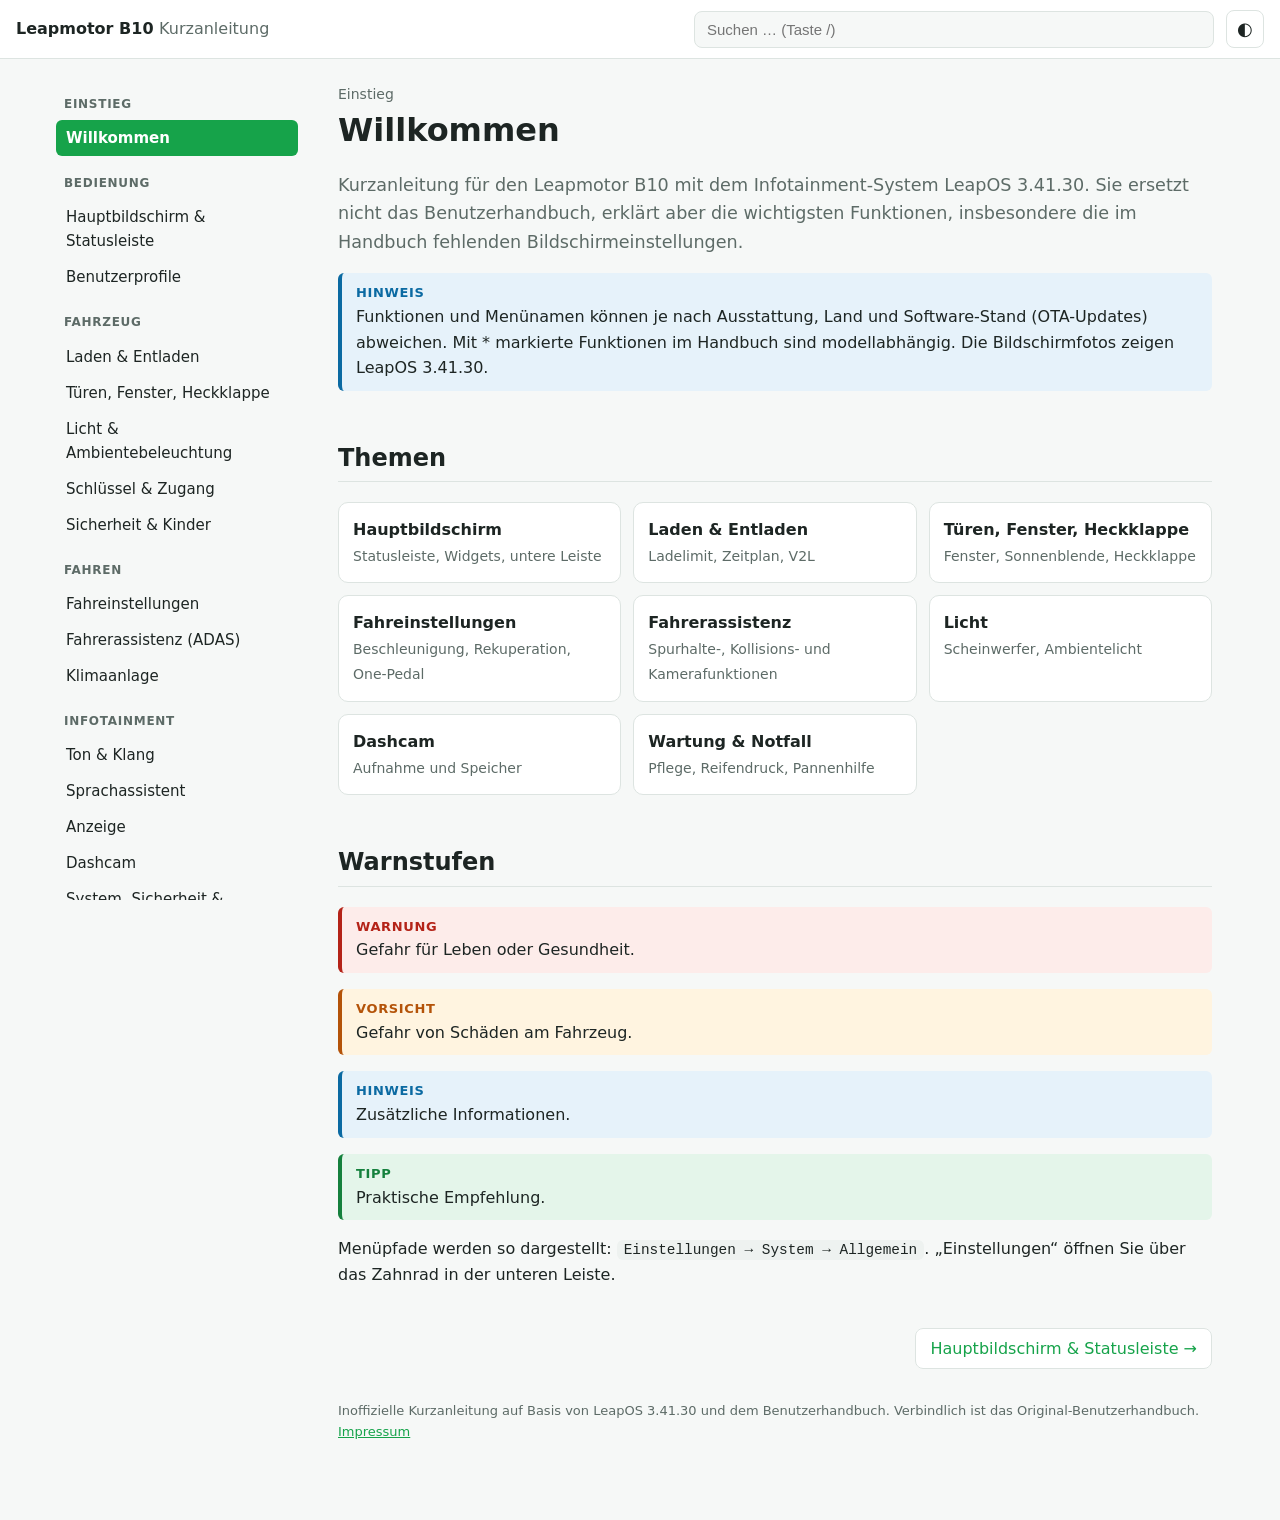
==== manual_b10/index.html @ b39b1d1e "all new short manual b10" ====
<!DOCTYPE html>
<html lang="de">
<head>
  <meta charset="utf-8">
  <meta name="viewport" content="width=device-width, initial-scale=1">
  <title>Leapmotor B10 – Kurzanleitung (Wiki)</title>
  <link rel="stylesheet" href="assets/style.css">
</head>
<body>
  <header class="topbar">
    <button id="menu-toggle" class="icon-btn" aria-label="Menü öffnen" aria-expanded="false">☰</button>
    <a class="brand" href="#/start">Leapmotor B10 <span>Kurzanleitung</span></a>
    <div class="search">
      <input id="search" type="search" placeholder="Suchen … (Taste /)" autocomplete="off" aria-label="Suche">
      <ul id="results" class="results" hidden></ul>
    </div>
    <button id="theme-toggle" class="icon-btn" aria-label="Hell/Dunkel umschalten">◐</button>
  </header>
  <div class="layout">
    <nav id="nav" class="nav" aria-label="Menü"></nav>
    <main id="content" class="content" tabindex="-1"></main>
  </div>
  <script src="assets/content/core.js"></script>
  <script src="assets/content/articles/start.js"></script>
  <script src="assets/content/articles/bildschirm.js"></script>
  <script src="assets/content/articles/profile.js"></script>
  <script src="assets/content/articles/laden.js"></script>
  <script src="assets/content/articles/tueren.js"></script>
  <script src="assets/content/articles/licht.js"></script>
  <script src="assets/content/articles/schluessel.js"></script>
  <script src="assets/content/articles/sicherheit.js"></script>
  <script src="assets/content/articles/fahren.js"></script>
  <script src="assets/content/articles/adas.js"></script>
  <script src="assets/content/articles/klima.js"></script>
  <script src="assets/content/articles/ton.js"></script>
  <script src="assets/content/articles/assistent.js"></script>
  <script src="assets/content/articles/anzeige.js"></script>
  <script src="assets/content/articles/dashcam.js"></script>
  <script src="assets/content/articles/system.js"></script>
  <script src="assets/content/articles/wartung.js"></script>
  <script src="assets/content/articles/daten.js"></script>
  <script src="assets/content/articles/impressum.js"></script>
  <script src="assets/content/menu.js"></script>
  <script src="assets/app.js"></script>
</body>
</html>
---- manual_b10/assets/style.css ----
:root {
  --bg: #f6f8f7; --panel: #fff; --text: #1d2523; --muted: #5d6b67; --line: #dde4e1;
  --accent: #16a34a; --accent-soft: #e4f5ea; --code: #eef2f0;
  --warn: #b42318; --warn-bg: #fdecea; --caution: #b45309; --caution-bg: #fff4e0;
  --info: #0b6aa2; --info-bg: #e6f2fa; --tip: #15803d; --tip-bg: #e4f5ea;
}
:root[data-theme="dark"] {
  --bg: #121715; --panel: #1b2220; --text: #e6ecea; --muted: #9aa9a4; --line: #2b3633;
  --accent: #4ade80; --accent-soft: #1d3a2a; --code: #26302d;
  --warn: #ff8a80; --warn-bg: #3a1e1c; --caution: #fbbf5a; --caution-bg: #38290f;
  --info: #7cc4ee; --info-bg: #14293a; --tip: #86efac; --tip-bg: #1d3a2a;
}
* { box-sizing: border-box; }
html { scroll-padding-top: 70px; }
body { margin: 0; background: var(--bg); color: var(--text); font: 16px/1.6 system-ui, -apple-system, "Segoe UI", Roboto, sans-serif; }
a { color: var(--accent); }
.topbar { position: sticky; top: 0; z-index: 20; display: flex; align-items: center; gap: 12px; padding: 10px 16px; background: var(--panel); border-bottom: 1px solid var(--line); }
.brand { font-weight: 700; color: var(--text); text-decoration: none; white-space: nowrap; }
.brand span { color: var(--muted); font-weight: 400; }
.icon-btn { background: none; border: 1px solid var(--line); color: var(--text); border-radius: 8px; width: 38px; height: 38px; font-size: 18px; cursor: pointer; }
#menu-toggle { display: none; }
.search { position: relative; flex: 1; max-width: 520px; margin-left: auto; }
.search input { width: 100%; padding: 9px 12px; border: 1px solid var(--line); border-radius: 8px; background: var(--bg); color: var(--text); font-size: 15px; }
.results { position: absolute; left: 0; right: 0; top: 44px; margin: 0; padding: 4px; list-style: none; background: var(--panel); border: 1px solid var(--line); border-radius: 10px; box-shadow: 0 8px 24px rgba(0,0,0,.18); max-height: 70vh; overflow: auto; }
.results a { display: block; padding: 8px 10px; border-radius: 6px; color: var(--text); text-decoration: none; }
.results li.active a, .results a:hover { background: var(--accent-soft); }
.results strong { display: block; }
.results small { color: var(--muted); }
.results .none { padding: 10px; color: var(--muted); }
mark { background: #fde68a; color: #000; border-radius: 3px; padding: 0 1px; }
.layout { display: flex; align-items: flex-start; max-width: 1200px; margin: 0 auto; }
.nav { position: sticky; top: 61px; width: 270px; flex: none; max-height: calc(100vh - 61px); overflow: auto; padding: 16px 12px 32px 16px; }
.nav h3 { margin: 18px 8px 6px; font-size: 12px; letter-spacing: .06em; text-transform: uppercase; color: var(--muted); }
.nav a { display: block; padding: 6px 10px; border-radius: 6px; color: var(--text); text-decoration: none; font-size: 15px; }
.nav a:hover { background: var(--accent-soft); }
.nav a.current { background: var(--accent); color: #fff; font-weight: 600; }
.content { flex: 1; min-width: 0; padding: 24px 28px 64px; outline: none; }
.content h1 { margin-top: 0; font-size: 2rem; line-height: 1.2; }
.content h2 { margin-top: 2em; padding-bottom: 4px; border-bottom: 1px solid var(--line); }
.crumb { color: var(--muted); font-size: 14px; margin-bottom: 6px; }
.lead { font-size: 1.1rem; color: var(--muted); }
figure { margin: 16px 0; }
figure img { max-width: 100%; max-height: 560px; border: 1px solid var(--line); border-radius: 10px; display: block; cursor: zoom-in; }
figcaption { font-size: 14px; color: var(--muted); margin-top: 4px; }
.callout { border-left: 4px solid; border-radius: 6px; padding: 10px 14px; margin: 16px 0; }
.callout b:first-child { display: block; font-size: 13px; text-transform: uppercase; letter-spacing: .05em; }
.callout.warn { background: var(--warn-bg); border-color: var(--warn); } .callout.warn b:first-child { color: var(--warn); }
.callout.caution { background: var(--caution-bg); border-color: var(--caution); } .callout.caution b:first-child { color: var(--caution); }
.callout.info { background: var(--info-bg); border-color: var(--info); } .callout.info b:first-child { color: var(--info); }
.callout.tip { background: var(--tip-bg); border-color: var(--tip); } .callout.tip b:first-child { color: var(--tip); }
.menu-path { font-family: ui-monospace, Menlo, monospace; font-size: .9em; background: var(--code); padding: 2px 7px; border-radius: 6px; white-space: nowrap; }
table { border-collapse: collapse; width: 100%; margin: 16px 0; background: var(--panel); }
th, td { border: 1px solid var(--line); padding: 7px 10px; text-align: left; vertical-align: top; }
th { background: var(--code); }
.cards { display: grid; grid-template-columns: repeat(auto-fill, minmax(220px, 1fr)); gap: 12px; margin: 16px 0; }
.card { display: block; padding: 14px; background: var(--panel); border: 1px solid var(--line); border-radius: 10px; color: var(--text); text-decoration: none; }
.card:hover { border-color: var(--accent); }
.card strong { display: block; } .card span { color: var(--muted); font-size: 14px; }
.pager { display: flex; justify-content: space-between; gap: 12px; margin-top: 48px; }
.pager a { padding: 10px 14px; border: 1px solid var(--line); border-radius: 8px; background: var(--panel); text-decoration: none; }
.footer-note { margin-top: 40px; font-size: 13px; color: var(--muted); }
.lightbox { position: fixed; inset: 0; background: rgba(0,0,0,.85); display: flex; align-items: center; justify-content: center; z-index: 50; cursor: zoom-out; }
.lightbox img { max-width: 96vw; max-height: 96vh; border-radius: 8px; }
@media (max-width: 820px) {
  #menu-toggle { display: block; }
  .brand span { display: none; }
  .nav { position: fixed; top: 61px; left: 0; bottom: 0; z-index: 15; background: var(--panel); border-right: 1px solid var(--line); transform: translateX(-100%); transition: transform .2s; max-height: none; }
  body.menu-open .nav { transform: none; }
  .content { padding: 18px 16px 48px; }
}
@media print { .topbar, .nav, .pager { display: none; } .content { padding: 0; } }
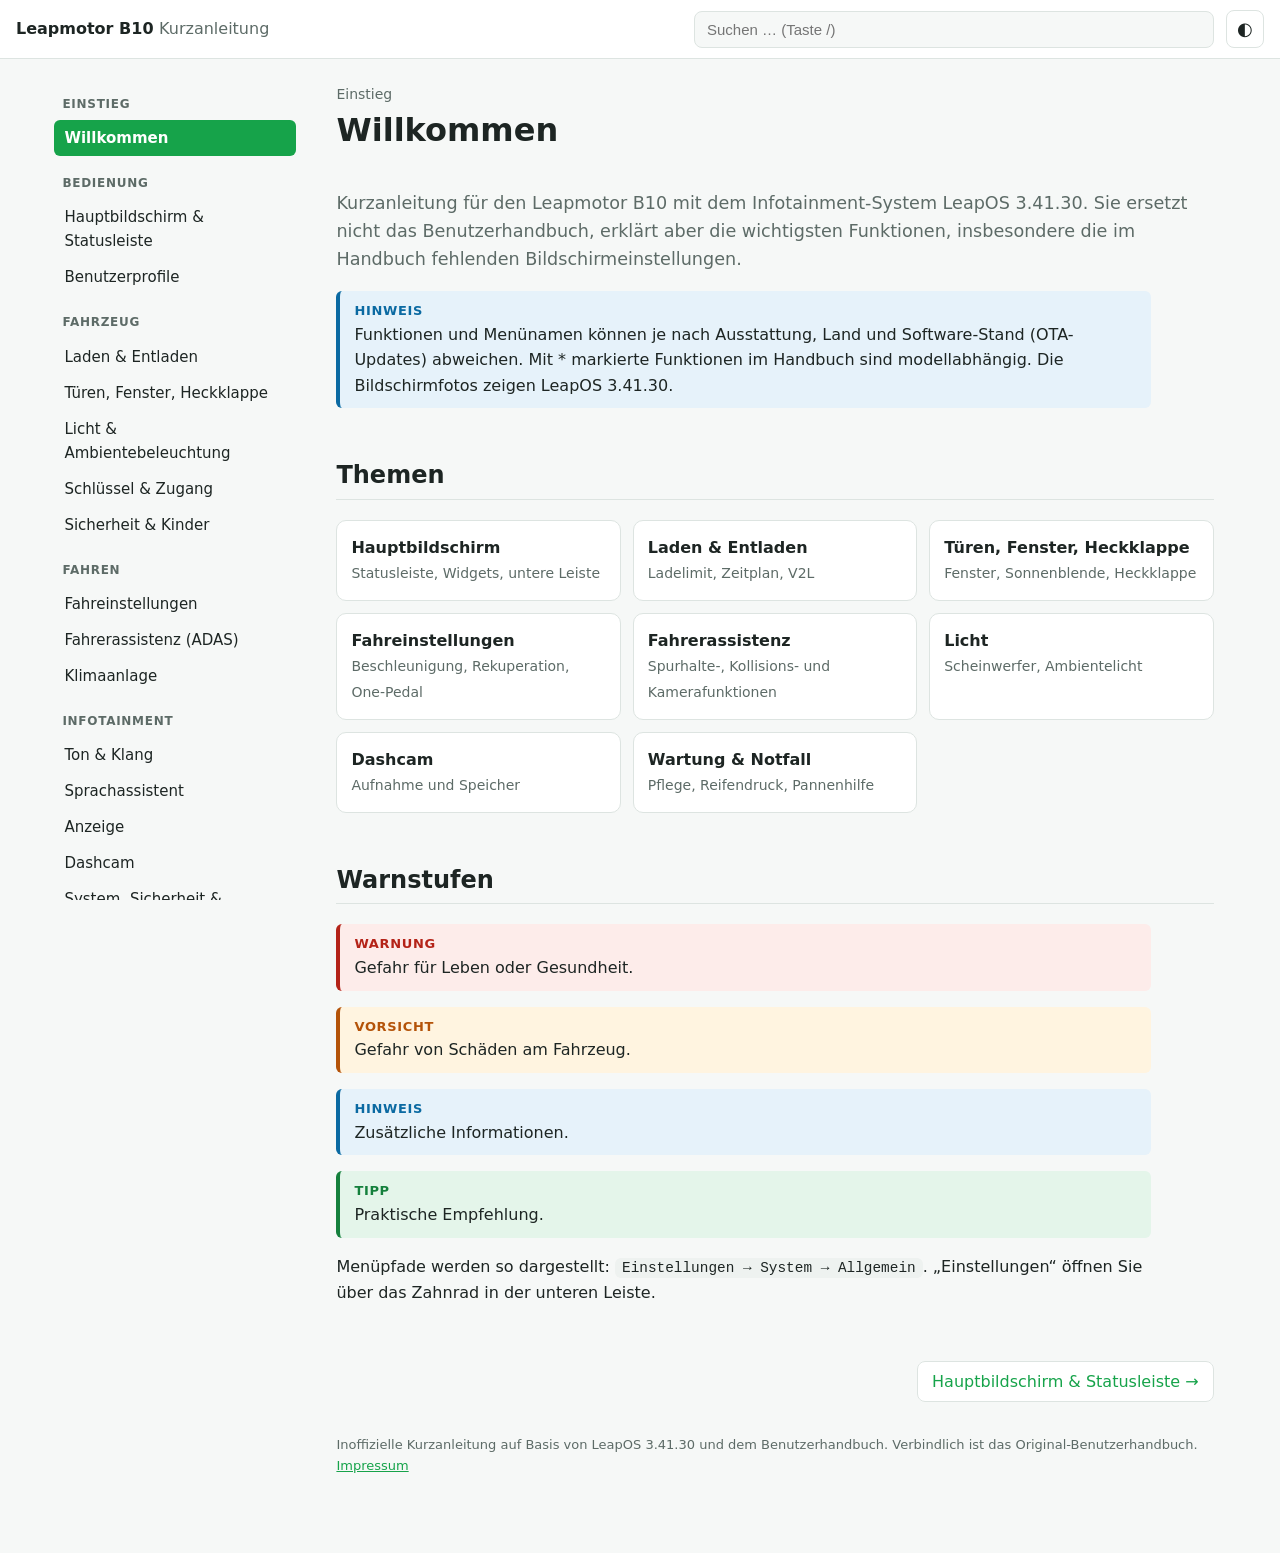
==== commit efbec947: "Formatierung und Vereinheitlichung" ====
--- a/manual_b10/index.html
+++ b/manual_b10/index.html
@@ -4,7 +4,7 @@
   <meta charset="utf-8">
   <meta name="viewport" content="width=device-width, initial-scale=1">
   <title>Leapmotor B10 – Kurzanleitung (Wiki)</title>
-  <link rel="stylesheet" href="assets/style.css">
+  <link rel="stylesheet" href="assets/style.css?v=2">
 </head>
 <body>
   <header class="topbar">
@@ -41,6 +41,6 @@
   <script src="assets/content/articles/daten.js"></script>
   <script src="assets/content/articles/impressum.js"></script>
   <script src="assets/content/menu.js"></script>
-  <script src="assets/app.js"></script>
+  <script src="assets/app.js?v=2"></script>
 </body>
 </html>
--- a/manual_b10/assets/style.css
+++ b/manual_b10/assets/style.css
@@ -12,7 +12,7 @@
 }
 * { box-sizing: border-box; }
 html { scroll-padding-top: 70px; }
-body { margin: 0; background: var(--bg); color: var(--text); font: 16px/1.6 system-ui, -apple-system, "Segoe UI", Roboto, sans-serif; }
+body { margin: 0; background: var(--bg); color: var(--text); font: clamp(16px, .72vw, 20px)/1.6 system-ui, -apple-system, "Segoe UI", Roboto, sans-serif; }
 a { color: var(--accent); }
 .topbar { position: sticky; top: 0; z-index: 20; display: flex; align-items: center; gap: 12px; padding: 10px 16px; background: var(--panel); border-bottom: 1px solid var(--line); }
 .brand { font-weight: 700; color: var(--text); text-decoration: none; white-space: nowrap; }
@@ -28,19 +28,32 @@
 .results small { color: var(--muted); }
 .results .none { padding: 10px; color: var(--muted); }
 mark { background: #fde68a; color: #000; border-radius: 3px; padding: 0 1px; }
-.layout { display: flex; align-items: flex-start; max-width: 1200px; margin: 0 auto; }
-.nav { position: sticky; top: 61px; width: 270px; flex: none; max-height: calc(100vh - 61px); overflow: auto; padding: 16px 12px 32px 16px; }
+.layout { display: flex; align-items: flex-start; width: min(94%, 2200px); margin: 0 auto; }
+.nav { position: sticky; top: 61px; width: clamp(270px, 16vw, 340px); flex: none; max-height: calc(100vh - 61px); overflow: auto; padding: 16px 12px 32px 16px; }
 .nav h3 { margin: 18px 8px 6px; font-size: 12px; letter-spacing: .06em; text-transform: uppercase; color: var(--muted); }
 .nav a { display: block; padding: 6px 10px; border-radius: 6px; color: var(--text); text-decoration: none; font-size: 15px; }
 .nav a:hover { background: var(--accent-soft); }
 .nav a.current { background: var(--accent); color: #fff; font-weight: 600; }
 .content { flex: 1; min-width: 0; padding: 24px 28px 64px; outline: none; }
 .content h1 { margin-top: 0; font-size: 2rem; line-height: 1.2; }
+.sec { display: flow-root; }
+.sec + .sec { margin-top: 2em; }
+.sec.sub { margin-top: 1.6em; }
+.content .sec > h2, .content .sub > h3 { margin-top: 0; }
+.content .sub > h3 { padding-bottom: 4px; border-bottom: 1px solid var(--line); }
+.sec > p, .sec > ul, .sec > ol, .sec > .callout { max-width: 80ch; }
 .content h2 { margin-top: 2em; padding-bottom: 4px; border-bottom: 1px solid var(--line); }
 .crumb { color: var(--muted); font-size: 14px; margin-bottom: 6px; }
 .lead { font-size: 1.1rem; color: var(--muted); }
 figure { margin: 16px 0; }
-figure img { max-width: 100%; max-height: 560px; border: 1px solid var(--line); border-radius: 10px; display: block; cursor: zoom-in; }
+figure img { max-width: 100%; border: 1px solid var(--line); border-radius: 10px; display: block; cursor: zoom-in; }
+/* Desktop/Laptop: Bilder rechts, Text umfließt sie; gleiche Breite = gleicher Maßstab (Hoch- und Querformat) */
+@media (min-width: 821px) {
+  figure { float: right; clear: right; width: clamp(300px, 30vw, 560px); margin: 4px 0 20px 32px; }
+  figure img { width: 100%; height: auto; }
+  .content .callout { display: flow-root; }
+  .pager { clear: both; }
+}
 figcaption { font-size: 14px; color: var(--muted); margin-top: 4px; }
 .callout { border-left: 4px solid; border-radius: 6px; padding: 10px 14px; margin: 16px 0; }
 .callout b:first-child { display: block; font-size: 13px; text-transform: uppercase; letter-spacing: .05em; }
@@ -62,6 +75,10 @@
 .lightbox { position: fixed; inset: 0; background: rgba(0,0,0,.85); display: flex; align-items: center; justify-content: center; z-index: 50; cursor: zoom-out; }
 .lightbox img { max-width: 96vw; max-height: 96vh; border-radius: 8px; }
 @media (max-width: 820px) {
+  .layout { width: 100%; }
+  table { display: block; overflow-x: auto; }
+  .menu-path { white-space: normal; }
+  figure img { max-height: 70vh; width: auto; }
   #menu-toggle { display: block; }
   .brand span { display: none; }
   .nav { position: fixed; top: 61px; left: 0; bottom: 0; z-index: 15; background: var(--panel); border-right: 1px solid var(--line); transform: translateX(-100%); transition: transform .2s; max-height: none; }
